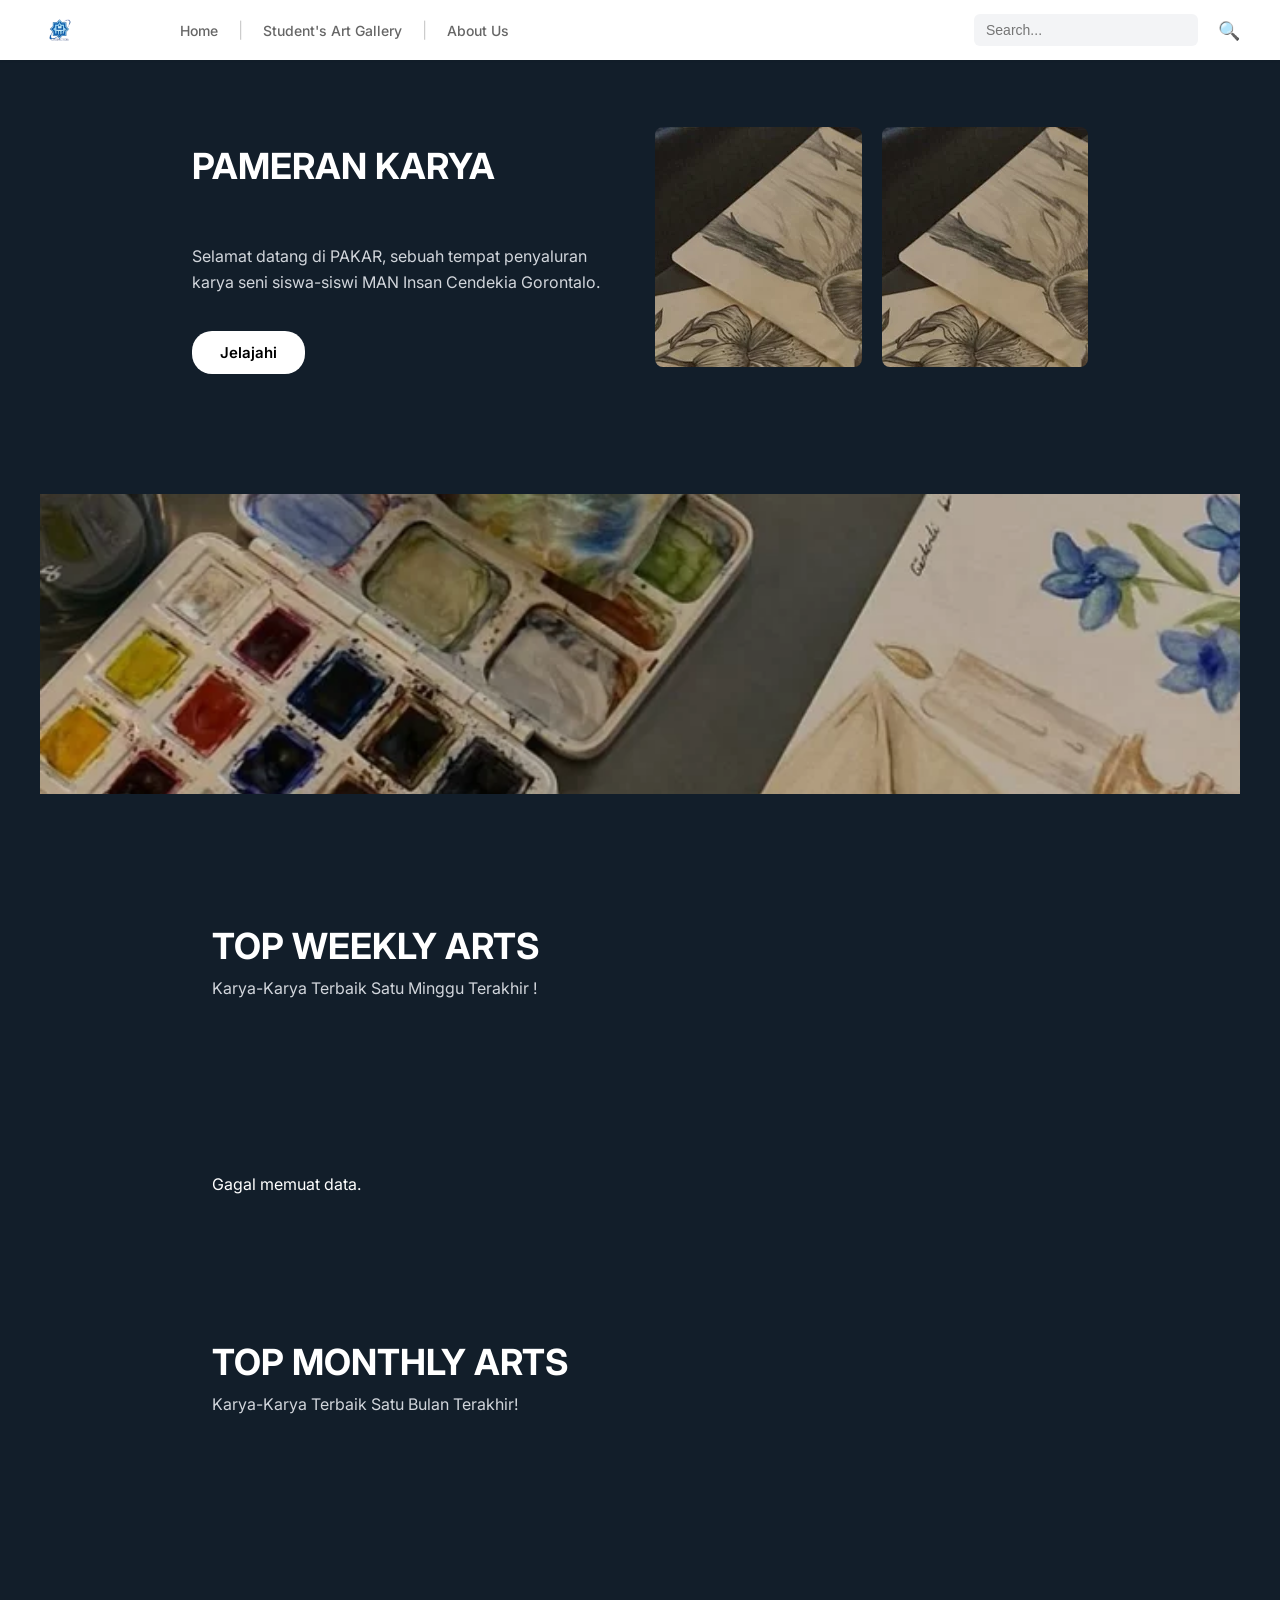
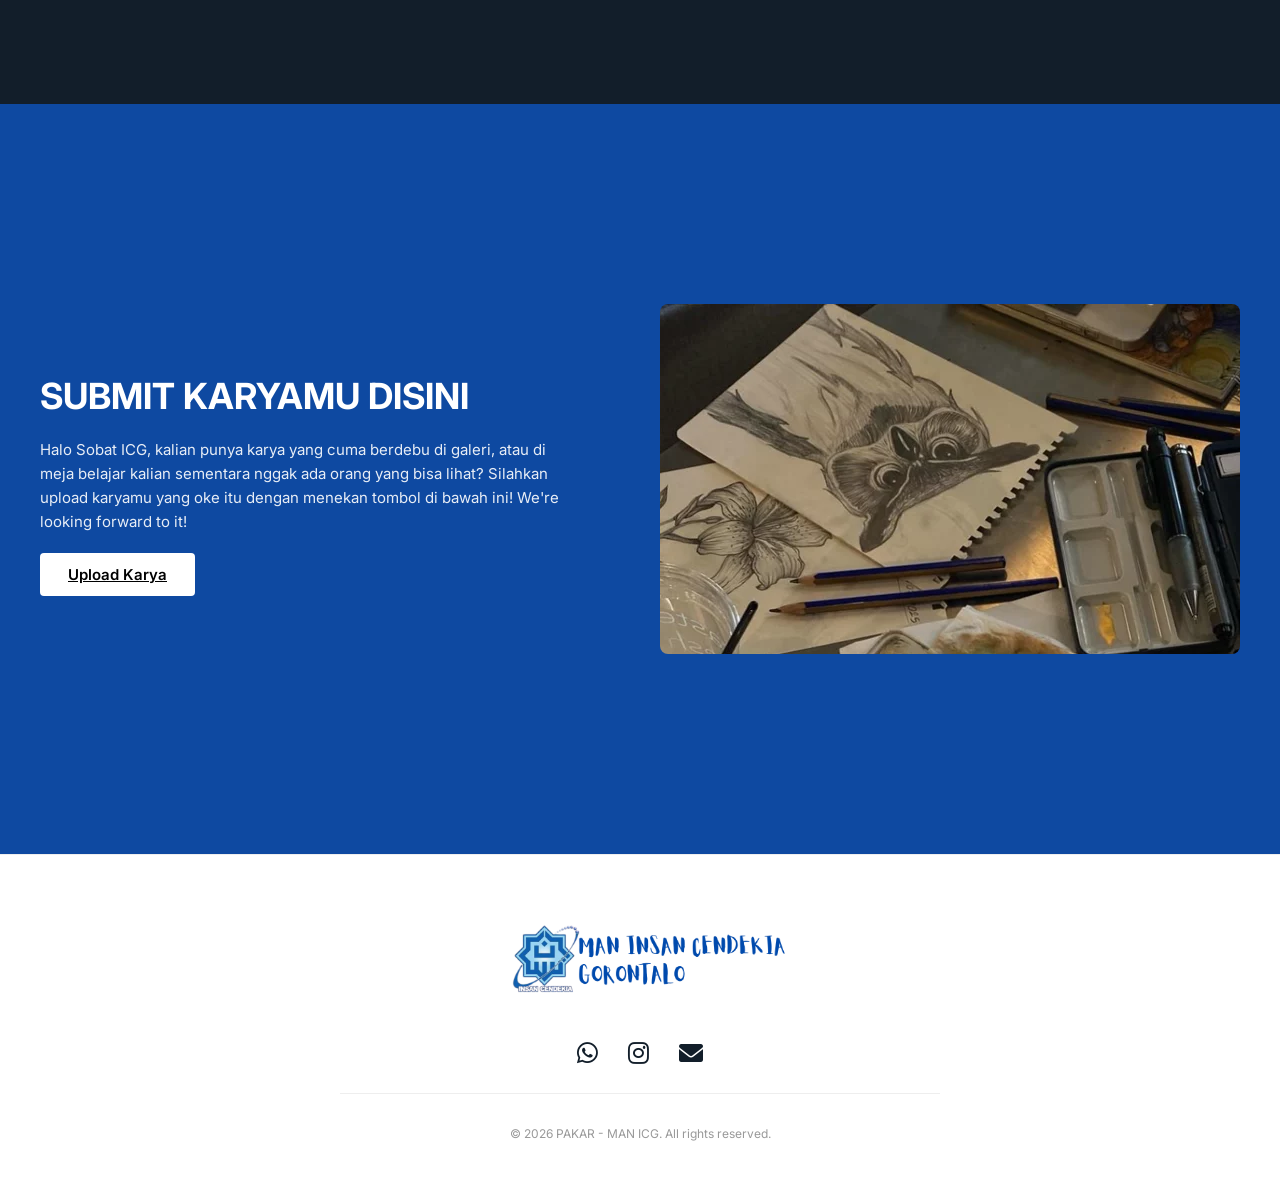
==== index.html @ 0e0a3919 "final update: struktur rapi dan navigasi fix" ====
<!DOCTYPE html>
<html>
  <head>
    <base target="_top">
    <meta name="viewport" content="width=device-width, initial-scale=1">
    <link rel="stylesheet" href="homestyle.css">
    <link href="https://fonts.googleapis.com/css2?family=Roboto:wght@400;700&family=Inter:wght@400;500;700&display=swap" rel="stylesheet">
    <link rel="stylesheet" href="https://cdnjs.cloudflare.com/ajax/libs/font-awesome/6.0.0/css/all.min.css">
  </head>
  <body>

    <div class="header">
      <div class="header-left">
        <div class="logo"></div> 
        <a href="index.html" class="nav-link">Home</a>
        <span style="color: #ccc;">|</span>
        <a href="gallery.html" class="nav-link">Student's Art Gallery</a>
         <span style="color: #ccc;">|</span>
        <a href="aboutus.html" class="nav-link">About Us</a> 
      </div>
      <div class="header-right">
        <input type="text" placeholder="Search..." class="search-bar">
        <span class="icon">🔍</span>
      </div>
    </div>

    <div class="dark-section">
      <div class="pameran-wrapper">
        <div class="pameran-text-col">
          <h1 class="main-title">Pameran Karya</h1>
          <p class="pameran-body">Selamat datang di PAKAR, sebuah tempat penyaluran karya seni siswa-siswi MAN Insan Cendekia Gorontalo.</p>
              <a href="gallery.html" class="btn-jelajahi btn-bounce">Jelajahi</a>
        
        </div>
        <div class="pameran-images-col">
          <div class="img-place-1"></div> <div class="img-place-2"></div> </div>
      </div>
    </div>

    <div style="background-color: var(--pakar-dark); padding: 0 40px; padding-bottom: 40px;">
        <div class="paint-img-wrapper">
            <div class="img-place-paint"></div> </div>
    </div>


<section> <class="top-section">
    <div class="dark-section">
    <h1 class="main-title top-title-text">TOP WEEKLY ARTS</h1>
    <p class="sub-title top-title-text">Karya-Karya Terbaik Satu Minggu Terakhir !</p>
    
    <div id="weekly-container" class="top-list-wrapper"></div>
<div>
  <h1 class="main-title top-title-text">TOP MONTHLY ARTS</h1>
    <p class="sub-title top-title-text">Karya-Karya Terbaik Satu Bulan Terakhir!</p>
    
    <div id="monthly-container" class="top-list-wrapper">
        </div>

</section>

    <div class="dark-section submit-section">
      <div class="submit-text-col">
        <h1 class="main-title" style="margin-top: 0;">Submit Karyamu Disini</h1>
        <p class="submit-body">Halo Sobat ICG, kalian punya karya yang cuma berdebu di galeri, atau di meja belajar kalian sementara nggak ada orang yang bisa lihat? Silahkan upload karyamu yang oke itu dengan menekan tombol di bawah ini! We're looking forward to it!</p>
    <div class="upload-section">
    <a href="https://forms.gle/8qZVByoJcTYzKYUc6" target="_blank" class="btn-upload">Upload Karya</a>
</div>
      </div>
      <div class="submit-image-col">
        <div class="img-place-submit"></div> </div>
    </div>

    <footer class="footer-section">
    <div class="footer-container">
        <div class="footer-logo">
            <img src="tes/logoic2.png" alt="Logo Pakar">
        </div>

        <div class="footer-contact-icons">
            <a href="https://wa.me/6281342963905" target="_blank" class="icon-link btn-bounce" title="WhatsApp">
                <i class="fab fa-whatsapp"></i>
            </a>
            <a href="https://instagram.com/_aaether" target="_blank" class="icon-link btn-bounce" title="Instagram">
                <i class="fab fa-instagram"></i>
            </a>
            <a href="mailto:almirandyaa7@gmail.com" class="icon-link btn-bounce" title="Email">
                <i class="fas fa-envelope"></i>
            </a>
        </div>
        
        <div class="footer-copyright">
            <p>&copy; 2026 PAKAR - MAN ICG. All rights reserved.</p>
        </div>
    </div>
</footer>
<script src="home.js"></script>
  </body>
</html>
---- homestyle.css ----
:root {
        --pakar-dark: #121E2A; /* Dark blue/black background */
        --pakar-blue: #0E49A1; /* Vivid blue for the submit section */
        --text-color-light: #FFFFFF;
        --text-color-muted: #D1D5DB; /* Muted gray for body text on dark BG */
        --divider-color: rgba(255, 255, 255, 0.1); /* Subtle divider */
      }

     body {
    margin: 0;
    font-family: 'Inter', 'Roboto', sans-serif;
    background-color: var(--pakar-dark); /* Menggunakan variabel asli kamu */
    color: var(--text-color-light);
}

      
      /* == HEADER / NAVBAR == */
      .header {
        display: flex;
        justify-content: space-between;
        align-items: center;
        background-color: white;
        padding: 10px 40px;
        box-shadow: 0 1px 3px rgba(0,0,0,0.05);
        position: sticky;
        top: 0;
        z-index: 1000;
      }

      .header-left { display: flex; align-items: center; gap: 20px; } 
      .logo {
        width: 120px; /* Wajib diisi */
        height: 40px; /* Wajib diisi */
        background-image: url('tes/logoic1.png');
        background-size: contain; /* Biar gambar masuk semua ke kotak */
        background-repeat: no-repeat;
        background-position: left center;
        display: block;
        text-indent: -9999px; /* Buang teks "LOGO" kalau masih ada di HTML */
}
      
      .nav-link { color: #666; text-decoration: none; font-size: 14px; font-weight: 500; }
      .nav-link:hover { color: black; }

      .header-right { display: flex; align-items: center; gap: 20px; }
      .search-bar { background: #F3F4F6; border: none; padding: 8px 12px; border-radius: 6px; font-size: 14px; width: 200px; }
      .icon { color: #666; font-size: 18px; cursor: pointer; }

      /* == COMMON DARK SECTION STYLING == */
  .dark-section {
    background-color: var(--pakar-dark);
    color: var(--text-color-light);
    
    /* Padding: Atas-Bawah 100px, Kiri-Kanan 15% dari lebar layar */
    padding: 60px 15%; 
    
    /* Supaya konten tetap konsisten di tengah */
    display: flex;
    flex-direction: column;
    align-items: flex-start; /* Tetap rata kiri, tapi sudah berjarak dari ujung */
}

/* Supaya judulnya makin tegas jaraknya */
.main-title {
    margin-left: 0; /* Pastikan tidak ada margin negatif */
    color: #0E49A1;
    font-size: 100px;
    font-weight: 800;
}

.top-list-wrapper {
    width: 80%;
    max-width: 85%; /* Membatasi lebar list agar tidak melar banget */
    margin-top: 100px;  /* Jarak antara subtitle dan list karya */
    text-align: left;
    align-items: flex-start;  
}

      .main-title { 
        font-size: 36px; font-weight: 700; text-transform: uppercase; margin-bottom: 20px; color: var(--text-color-light); }
      .sub-title { color: var(--text-color-muted); font-size: 16px; font-weight: 400; margin-top: -10px; margin-bottom: 30px; }

      /* == 1. PAMERAN KARYA (HERO) SECTION == */
      .pameran-wrapper {
        display: grid;
        grid-template-columns: 1fr 1fr;
        gap: 30px;
        align-items: center;
      }

      .pameran-text-col { display: flex; flex-direction: column; gap: 20px; }
      .pameran-body { color: var(--text-color-muted); line-height: 1.6; max-width: 450px; }
      
      .btn-jelajahi {
        background: white; color: black; border: none; padding: 12px 28px;
        border-radius: 20px; font-weight: 600; cursor: pointer;
        width: fit-content; text-decoration: none; font-size: 15px;
        /* Efek Hover (Saat kursor di atas tombol) */
.btn-bounce {
    display: inline-block !important; /* Wajib ada biar bisa gerak */
    transition: transform 0.5s cubic-bezier(0.175, 0.885, 0.32, 1.275) !important;
    cursor: pointer;
}

.btn-bounce:hover {
    transform: scale(1.08) !important; /* Sedikit lebih besar biar kelihatan */
}

.btn-bounce:active {
    transform: scale(0.9) !important; /* Efek membal saat diklik */
}
      }

     .pameran-images-col { 
    display: flex; 
    flex-direction: row; /* Ganti dari column ke row */
    gap: 20px; 
    width: 100%;
}
      .img-place-1 { 
        height: 240px; 
        width: 100%; 
        background: #ccc; 
        border-radius: 8px; 
        background-image: url('tes/download.webp');
        }
      .img-place-2 { 
        height: 240px; 
        width: 100%; 
        background: #aaa; 
        border-radius: 8px; 
        background-image: url('tes/download.webp');
    }

      /* Paint Bucket (Foreground Image) */
      .paint-img-wrapper {
        margin-top: 60px;
        max-width: 100%;
        position: relative;
      }
      .img-place-paint {
        height: 300px;
        width: 100%;
        background: #bbb url('tes/download.webp') no-repeat center;
        background-size: cover;
        background-attachment: fixed; 
        position: relative;
      }

      /* == 2. TOP ARTS SECTIONS == */
      .art-list { display: flex; flex-direction: column; }
      
      .art-item {
        display: grid;
        grid-template-columns: 2fr 1fr;
        padding: 20px 0;
        border-bottom: 1px solid var(--divider-color);
        align-items: center;
      }
      
      .art-title { font-weight: 600; font-size: 16px; margin-bottom: 4px; }
      .art-author { color: var(--text-color-muted); font-size: 14px; }
      .art-class { font-weight: 600; font-size: 16px; text-align: right; }

      .top-list-wrapper {
    margin-top: 30px;
    display: flex;
    flex-direction: column;
    gap: 40px;
    padding: 100px 40px;
}

.top-item-row {
    display: flex;
    align-items: center;
    justify-content: space-between;
    width: 100%;

}

.item-left {
    min-width: 200px;
}

.item-title {
    font-size: 1.2rem;
    font-weight: bold;
    color: white;
    margin: 0;
}

.item-author {
    font-size: 0.9rem;
    color: #ccc;
    margin: 5px 0 0 0;
}

/* Garis putus-putus tengah */
.item-divider {
    flex-grow: 1;
    height: 1px;
    border-bottom: 1px solid rgba(255, 255, 255, 0.2);
    margin: 0 20px;
}

.item-right {
    display: flex;
    align-items: center;
    gap: 20px;
    text-align: right;
}

.item-class {
    font-weight: bold;
    color: white;
    white-space: nowrap;
}

/* Tombol Lihat Karya */
.btn-lihat-karya {
    background: #ffffff;
    color: #000;
    padding: 6px 15px;
    border-radius: 20px;
    text-decoration: none;
    font-size: 0.8rem;
    font-weight: bold;
    transition: 0.3s;
}

.btn-lihat-karya:hover {
    background: #ccc;
    transform: scale(1.05);
}

      /* == 3. SUBMIT SECTION == */
      .submit-section {
    background-color: var(--pakar-blue);
    /* Sama, besarkan angka pertamanya */
    padding: 200px 40px; 
    display: grid; 
    grid-template-columns: 1fr 1fr; 
    gap: 40px; 
    align-items: center;
}

      .submit-text-col { padding-right: 40px; }
      .submit-body { color: rgba(255, 255, 255, 0.9); line-height: 1.6; margin-bottom: 30px; font-size: 15px; }

      .btn-upload {
        background: white; color: black; border: none; padding: 12px 28px;
        border-radius: 4px; font-weight: 600; cursor: pointer;
        font-size: 15px;
      }

      .img-place-submit { 
        height: 350px; 
        width: 100%; 
        background: #ddd; 
        border-radius: 8px; 
        background-image: url('tes/download.webp');
    }

      /* == FLOATERS (AI/Chat) == */
      .ai-floater {
        position: fixed;
        bottom: 20px; right: 20px;
        display: flex; flex-direction: column; gap: 10px;
        z-index: 100;
      }
      .ai-icon, .chat-icon {
        width: 44px; height: 44px; border-radius: 50%; display: flex; justify-content: center; align-items: center; cursor: pointer; color: white;
      }
      .ai-icon { background: linear-gradient(135deg, #ff007f 0%, #ffbf00 100%); font-weight: 700; font-size: 18px; }
      .chat-icon { background: #8e44ad; font-size: 20px; }

      /* Fungsi baru khusus untuk judul TOP ARTS */
.top-title-text {
    padding-left: 20px !important; /* Jarak dari kiri monitor */
    text-align: left; /* Tetap rata kiri tapi berjarak */
    display: block;
    width: 100%;
}

/* Supaya list karya di bawahnya juga ikut geser 40px agar sejajar */
.top-list-wrapper {
    padding-left: 20px;
    padding-right: 20px;
}

/* --- TAMBAHAN BARU --- */

/* 1. Dropdown Logic */
.dropdown { position: relative; display: inline-block; }

.dropdown-menu {
    display: none; 
    position: absolute;
    right: 0; top: 100%;
    background-color: #121E2A; 
    min-width: 180px;
    box-shadow: 0px 8px 16px rgba(0,0,0,0.5);
    z-index: 100;
    border-radius: 8px;
    margin-top: 10px;
    border: 1px solid rgba(255,255,255,0.1);
}

.dropdown-menu a {
    color: white; padding: 12px 16px;
    text-decoration: none; display: block;
    font-size: 14px; transition: 0.2s;
}

.dropdown-menu a:hover { background-color: #0E49A1; }

.show { display: block !important; }



/* --- FOOTER SECTION (TAMBAHAN) --- */
.footer-section {
    background-color: #ffffff; 
    padding: 60px 0 40px 0; /* Jarak atas lebih luas biar lega */
    width: 100%;
    border-top: 1px solid #eeeeee;
    display: flex;
    justify-content: center; /* Memastikan container di tengah */
}

.footer-container {
    width: 100%;
    max-width: 600px; /* Batasi lebar agar konten tidak melar */
    display: flex;
    flex-direction: column;
    align-items: center; 
    text-align: center;
}

.footer-logo img {
    height: 100px; /* Ukuran logo rectangle kecil */
    width: auto;
    margin-bottom: 20px;
}

.footer-contact-icons {
    display: flex;
    gap: 30px; /* Jarak antar ikon medsos */
    margin-bottom: 25px;
}

.icon-link {
    font-size: 24px;
    color: #121E2A; /* Warna gelap */
    text-decoration: none;
    transition: all 0.3s ease;
}

/* Warna ikon saat di-hover */
.icon-link:hover { transform: translateY(-5px); }
.fa-whatsapp:hover { color: #25D366; }
.fa-instagram:hover { color: #E4405F; }
.fa-envelope:hover { color: #EA4335; }

.footer-copyright {
    font-size: 12px;
    color: #999;
    border-top: 1px solid #eee;
    padding-top: 20px;
    width: 100%;
}
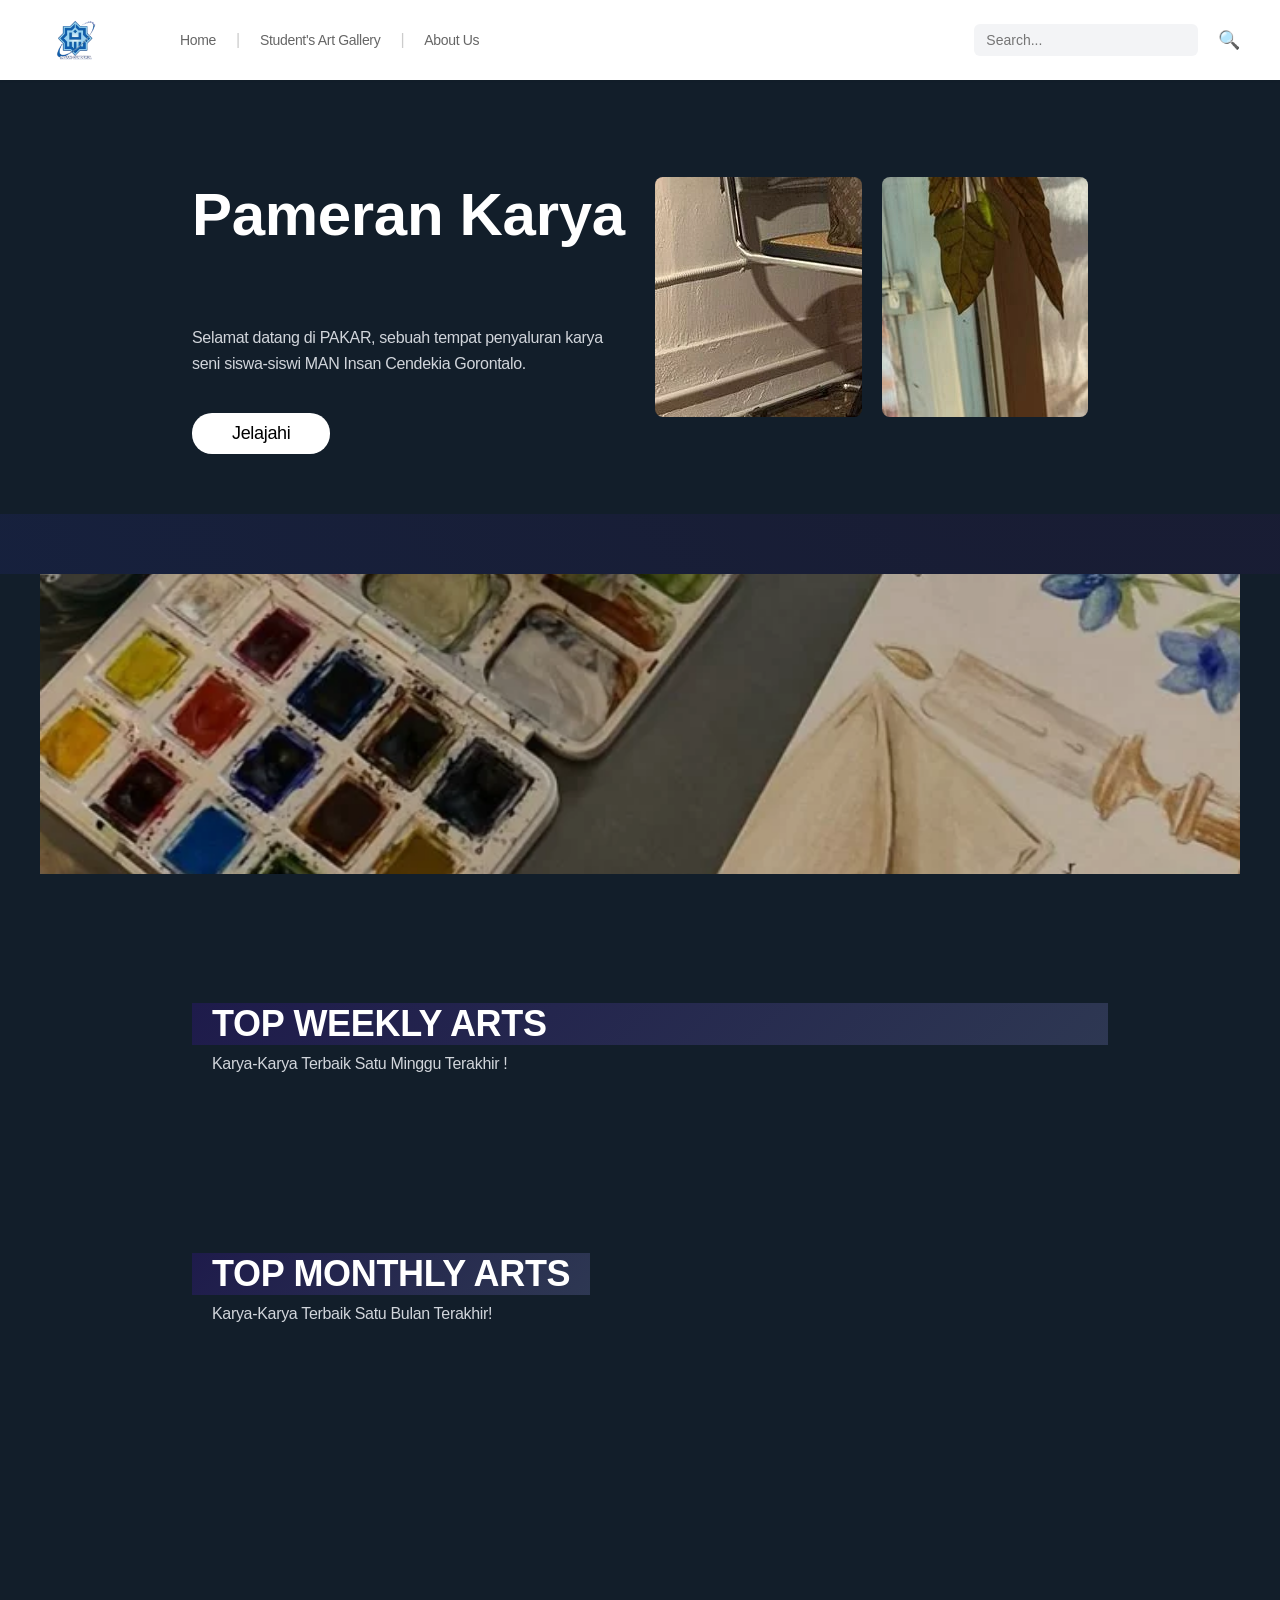
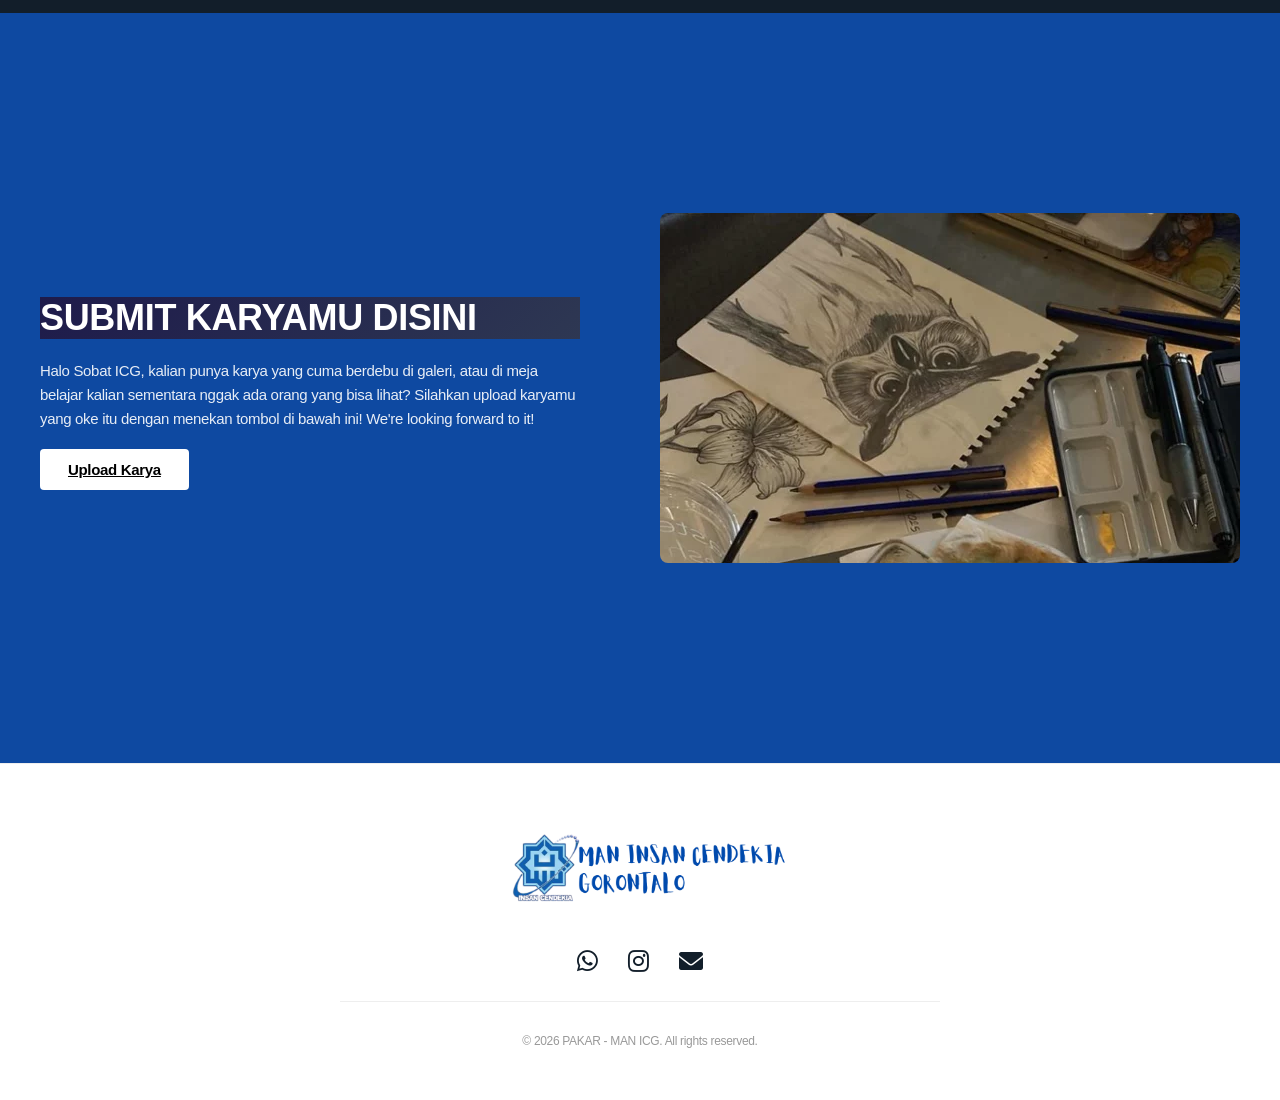
==== commit 43e05605: "ganti font dkk" ====
--- a/index.html
+++ b/index.html
@@ -27,7 +27,7 @@
     <div class="dark-section">
       <div class="pameran-wrapper">
         <div class="pameran-text-col">
-          <h1 class="main-title">Pameran Karya</h1>
+          <h1 class="judul">Pameran Karya</h1>
           <p class="pameran-body">Selamat datang di PAKAR, sebuah tempat penyaluran karya seni siswa-siswi MAN Insan Cendekia Gorontalo.</p>
               <a href="gallery.html" class="btn-jelajahi btn-bounce">Jelajahi</a>
         
--- a/homestyle.css
+++ b/homestyle.css
@@ -5,32 +5,52 @@
         --text-color-muted: #D1D5DB; /* Muted gray for body text on dark BG */
         --divider-color: rgba(255, 255, 255, 0.1); /* Subtle divider */
       }
+ 
+ @import url('https://fonts.googleapis.com/css2?family=Plus+Jakarta+Sans:wght@300;400;600;800&display=swap');
+
+
 
      body {
     margin: 0;
-    font-family: 'Inter', 'Roboto', sans-serif;
-    background-color: var(--pakar-dark); /* Menggunakan variabel asli kamu */
-    color: var(--text-color-light);
+    font-family: 'Plus Jakarta Sans', sans-serif !important;
+    letter-spacing: -0.02em; /* Biar teksnya kelihatan lebih 'pro' */
+    background: radial-gradient(circle at top right, #1a1a2e, #16213e, #0f3460) !important;
+    background-attachment: fixed;
+    min-height: 100vh;
+    color: #ffffff;
 }
 
       
       /* == HEADER / NAVBAR == */
-      .header {
-        display: flex;
-        justify-content: space-between;
-        align-items: center;
-        background-color: white;
-        padding: 10px 40px;
-        box-shadow: 0 1px 3px rgba(0,0,0,0.05);
-        position: sticky;
-        top: 0;
-        z-index: 1000;
-      }
+  .header {
+    display: flex;
+    justify-content: space-between;
+    align-items: center;
+    background-color: white;
+    padding: 10px 40px;
+    box-shadow: 0 1px 3px rgba(0,0,0,0.05);
+    position: sticky;
+    top: 0;
+    z-index: 1000;
+    height: 60px; /* Samakan tinggi dengan navbar home kamu */
+}
+
+.judul {
+    font-size: 60px;
+    padding-bottom: 0px;
+    align-items: center;
+    font-family:'Lucida Sans', 'Lucida Sans Regular', 'Lucida Grande', 'Lucida Sans Unicode', Geneva, Verdana, sans-serif;
+}
+
+.pameran-body {
+        font-family:'Lucida Sans', 'Lucida Sans Regular', 'Lucida Grande', 'Lucida Sans Unicode', Geneva, Verdana, sans-serif;
+}
+
 
       .header-left { display: flex; align-items: center; gap: 20px; } 
       .logo {
         width: 120px; /* Wajib diisi */
-        height: 40px; /* Wajib diisi */
+        height: 72px; /* Wajib diisi */
         background-image: url('tes/logoic1.png');
         background-size: contain; /* Biar gambar masuk semua ke kotak */
         background-repeat: no-repeat;
@@ -39,12 +59,13 @@
         text-indent: -9999px; /* Buang teks "LOGO" kalau masih ada di HTML */
 }
       
-      .nav-link { color: #666; text-decoration: none; font-size: 14px; font-weight: 500; }
-      .nav-link:hover { color: black; }
-
-      .header-right { display: flex; align-items: center; gap: 20px; }
-      .search-bar { background: #F3F4F6; border: none; padding: 8px 12px; border-radius: 6px; font-size: 14px; width: 200px; }
-      .icon { color: #666; font-size: 18px; cursor: pointer; }
+    .nav-link { color: #666; text-decoration: none; font-size: 14px; font-weight: 500; }
+.nav-link.active { color: black; font-weight: 700; }
+
+.header-right { display: flex; align-items: center; gap: 20px; }
+.search-bar { background: #F3F4F6; border: none; padding: 8px 12px; border-radius: 6px; font-size: 14px; width: 200px; }
+.icon { color: #666; font-size: 18px; cursor: pointer; }
+
 
       /* == COMMON DARK SECTION STYLING == */
   .dark-section {
@@ -77,8 +98,24 @@
 }
 
       .main-title { 
-        font-size: 36px; font-weight: 700; text-transform: uppercase; margin-bottom: 20px; color: var(--text-color-light); }
-      .sub-title { color: var(--text-color-muted); font-size: 16px; font-weight: 400; margin-top: -10px; margin-bottom: 30px; }
+        font-size: 36px;     
+        background: linear-gradient(-45deg, #0f172a, #1e293b, #334155, #1e1b4b);
+        background-size: 400% 400%;
+        animation: gradientBG 15s ease infinite; 
+        font-weight: 700; 
+        text-transform: uppercase; 
+        margin-bottom: 20px; 
+        color: var(--text-color-light); 
+        font-family: 'Lucida Sans', 'Lucida Sans Regular', 'Lucida Grande', 'Lucida Sans Unicode', Geneva, Verdana, sans-serif;
+    }
+      .sub-title { 
+        color: var(--text-color-muted); 
+        font-size: 16px; 
+        font-weight: 400; 
+        margin-top: -10px; 
+        margin-bottom: 30px;
+        font-family: 'Lucida Sans', 'Lucida Sans Regular', 'Lucida Grande', 'Lucida Sans Unicode', Geneva, Verdana, sans-serif;
+     }
 
       /* == 1. PAMERAN KARYA (HERO) SECTION == */
       .pameran-wrapper {
@@ -92,9 +129,9 @@
       .pameran-body { color: var(--text-color-muted); line-height: 1.6; max-width: 450px; }
       
       .btn-jelajahi {
-        background: white; color: black; border: none; padding: 12px 28px;
-        border-radius: 20px; font-weight: 600; cursor: pointer;
-        width: fit-content; text-decoration: none; font-size: 15px;
+        background: white; color: black; border: none; padding: 10px 40px;
+        border-radius: 20px;  cursor: pointer; 
+        width: fit-content; text-decoration: none; font-size: 18px;
         /* Efek Hover (Saat kursor di atas tombol) */
 .btn-bounce {
     display: inline-block !important; /* Wajib ada biar bisa gerak */
@@ -122,14 +159,14 @@
         width: 100%; 
         background: #ccc; 
         border-radius: 8px; 
-        background-image: url('tes/download.webp');
+        background-image: url('tes/image-2.webp');
         }
       .img-place-2 { 
         height: 240px; 
         width: 100%; 
         background: #aaa; 
         border-radius: 8px; 
-        background-image: url('tes/download.webp');
+        background-image: url('tes/image-3.jpg');
     }
 
       /* Paint Bucket (Foreground Image) */
@@ -369,3 +406,113 @@
     padding-top: 20px;
     width: 100%;
 }
+
+/* Container Utama */
+/* Container Utama Rank */
+#weekly-container {
+    display: flex !important;
+    flex-direction: column !important;
+    gap: 20px !important;
+    width: 100% !important; /* Biar memenuhi layar */
+    max-width: 900px !important; /* Tapi jangan terlalu lebar juga */
+    margin: 40px auto !important; /* Tengahin */
+    padding: 20px !important;
+    box-sizing: border-box !important;
+}
+.karya-card {
+    display: flex !important;
+    justify-content: space-between !important;
+    align-items: center !important;
+    width: 100% !important;
+    padding: 25px 40px !important;
+    background: rgba(255, 255, 255, 0.05) !important; /* Transparan */
+    backdrop-filter: blur(12px) !important; /* Efek Kaca */
+    -webkit-backdrop-filter: blur(12px);
+    border: 1px solid rgba(255, 255, 255, 0.1) !important;
+    border-radius: 20px !important;
+    box-shadow: 0 10px 30px rgba(0, 0, 0, 0.2) !important;
+    transition: all 0.3s ease !important;
+    box-sizing: border-box !important;
+}
+
+.karya-card:hover {
+    transform: translateY(-5px) scale(1.01);
+    background: rgba(255, 255, 255, 0.1) !important;
+    border-color: rgba(255, 255, 255, 0.3) !important;
+}
+
+.karya-badge {
+    display: flex;
+    align-items: center;
+    gap: 25px; /* Jarak antara teks kelas dan tombol */
+    margin: 20px 20px; /* Tambahan jarak ekstra jika masih kurang */
+    padding-left: 20px;
+}
+
+
+
+/* Membagi info (kiri) dan badge (kanan) */
+.karya-content {
+    display: flex !important;
+    justify-content: space-between !important;
+    align-items: center !important;
+    width: 100% !important;
+    color: rgba(255, 255, 255, 0.5) !important; /* Samar */
+    ;
+}
+
+/* Judul Bold & Nama Samar */
+.karya-judul {
+    font-weight: bold !important;
+    font-size: 1.2rem !important;
+    padding-left: 0px;
+    color: white !important;
+    margin: 0 !important;
+}
+
+.karya-nama {
+    font-size: 0.85rem !important;
+    padding-left: 40px;
+    color: rgba(255, 255, 255, 0.5) !important; /* Samar */
+    margin-top: 5px !important;
+}
+
+/* Sembunyikan link drive mentah agar tidak merusak layout */
+.karya-info a {
+    display: none; 
+}
+
+/* Gaya Tombol Lihat Karya */
+.btn-lihat {
+    background: white !important;
+    color: black !important;
+    padding: 15px 15px !important;
+    border-radius: 20px !important;
+    text-decoration: none !important;
+    font-weight: bold !important;
+    font-size: 0.8rem !important;
+}
+
+.empty-msg {
+    text-align: center;
+    color: rgba(255, 255, 255, 0.4);
+    font-style: italic;
+    padding: 20px 20px;
+    border: 1px dashed rgba(255, 255, 255, 0.2);
+    border-radius: 10px;
+}
+
+.karya-card, .art-card {
+    background: rgba(255, 255, 255, 0.03) !important; /* Transparan dikit banget */
+    backdrop-filter: blur(10px) !important; /* Efek blur kaca */
+    -webkit-backdrop-filter: blur(10px);
+    border: 1px solid rgba(255, 255, 255, 0.1) !important;
+    box-shadow: 0 8px 32px 0 rgba(0, 0, 0, 0.37) !important;
+    transition: all 0.4s cubic-bezier(0.175, 0.885, 0.32, 1.275) !important;
+}
+
+.karya-card:hover {
+    background: rgba(255, 255, 255, 0.07) !important;
+    transform: translateY(-8px) scale(1.02); /* Efek melayang halus */
+    border-color: rgba(255, 255, 255, 0.2) !important;
+}
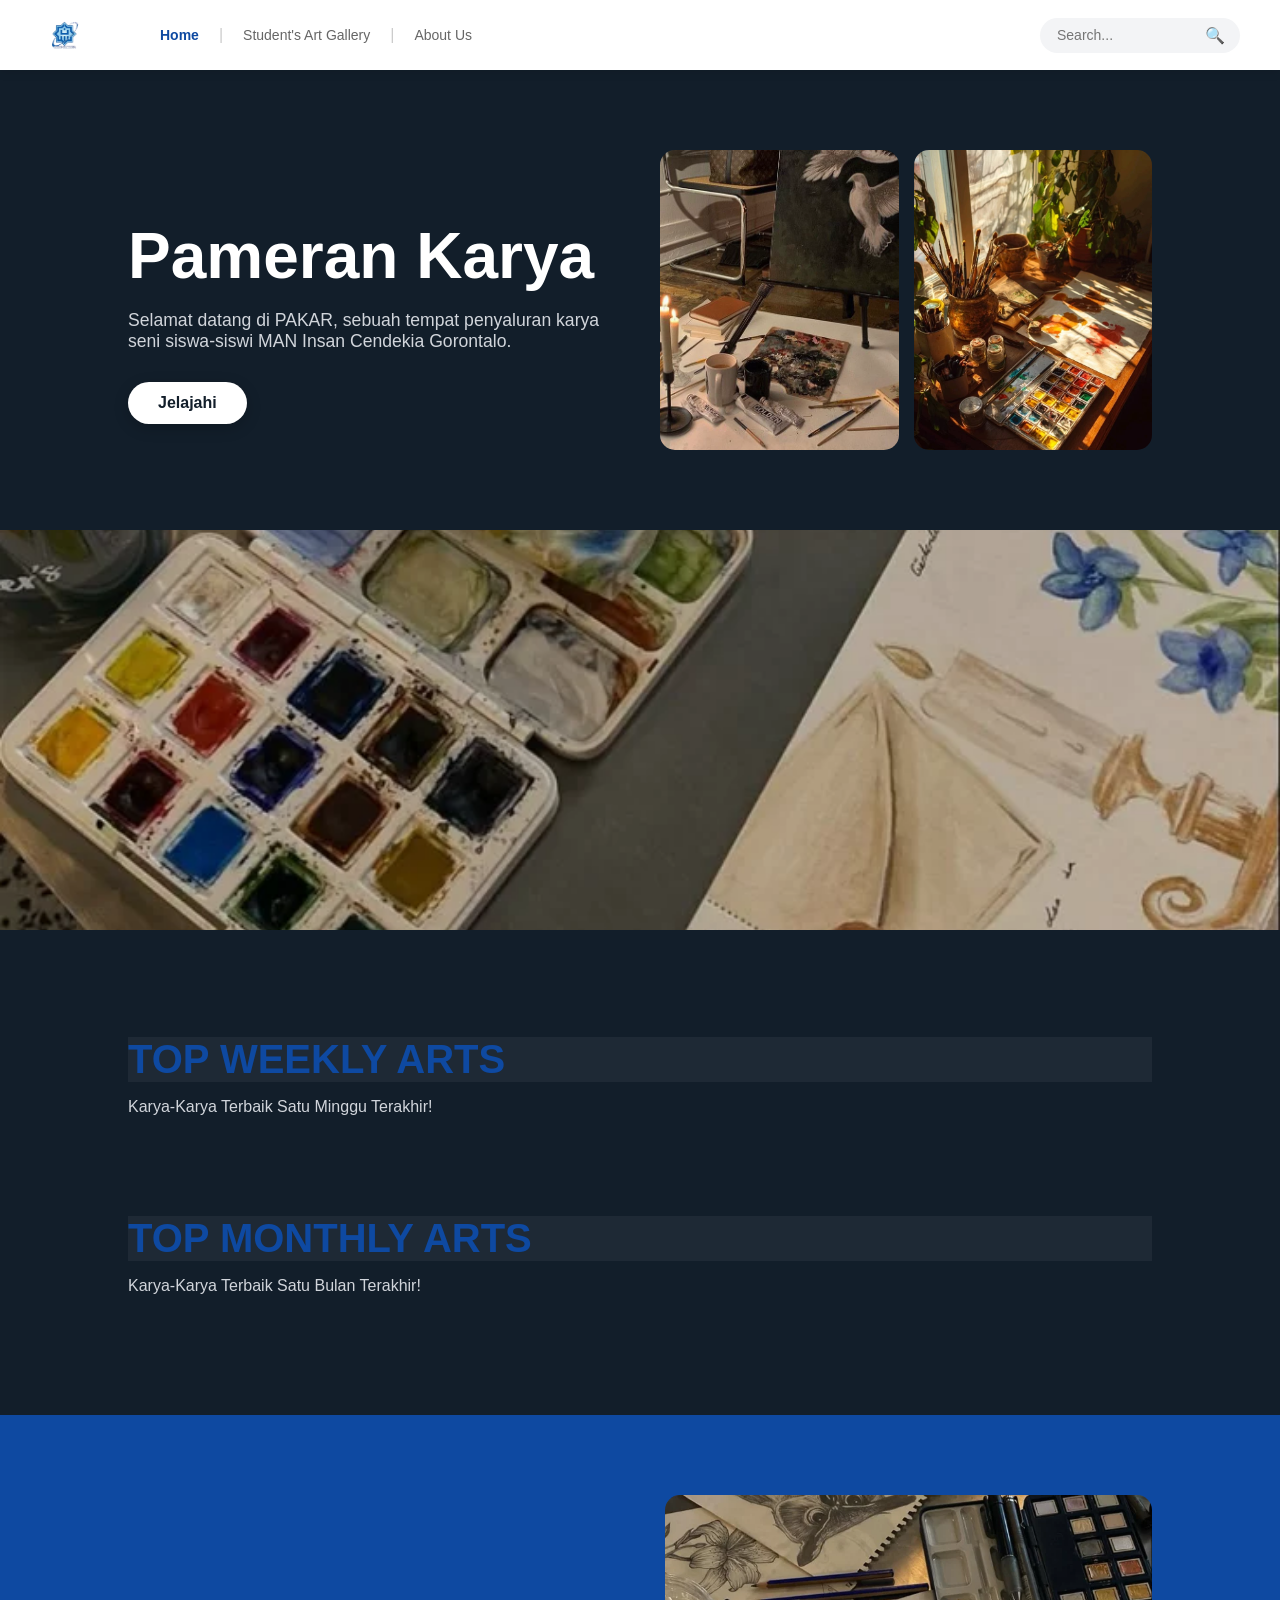
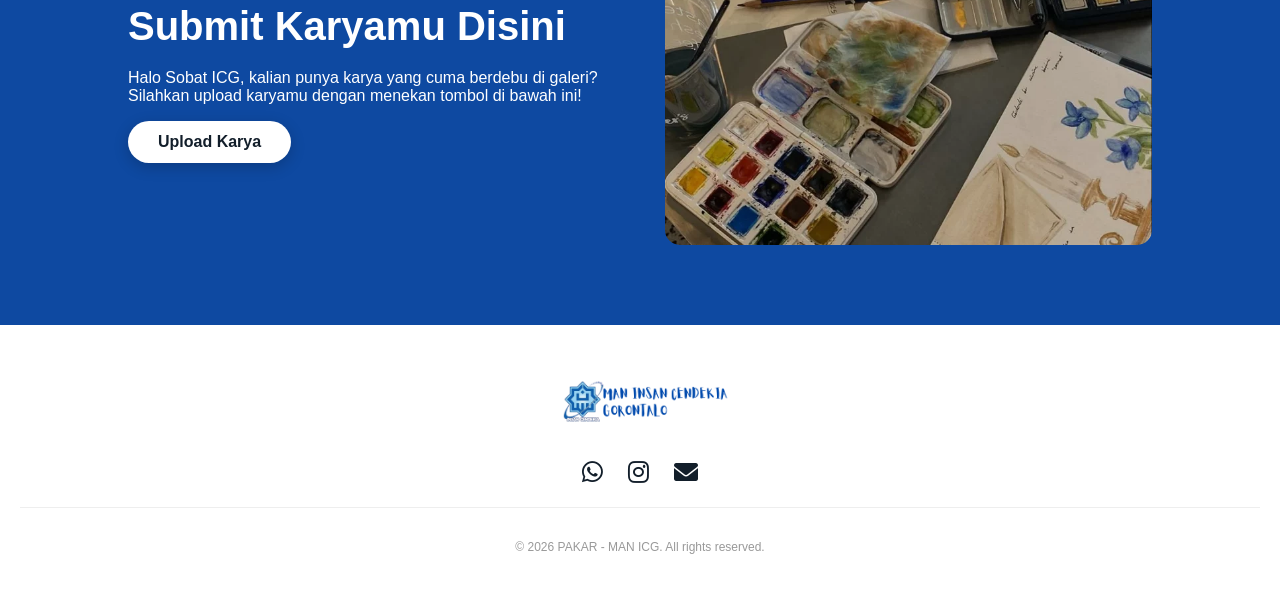
==== commit 1a49c584: "fleksibelkan di device hp" ====
--- a/index.html
+++ b/index.html
@@ -1,98 +1,89 @@
 <!DOCTYPE html>
-<html>
-  <head>
-    <base target="_top">
-    <meta name="viewport" content="width=device-width, initial-scale=1">
+<html lang="id">
+<head>
+    <meta charset="UTF-8">
+    <meta name="viewport" content="width=device-width, initial-scale=1.0">
+    <title>Home | PAKAR</title>
+    <link href="https://fonts.googleapis.com/css2?family=Plus+Jakarta+Sans:wght@300;400;600;800&display=swap" rel="stylesheet">
+    <link rel="stylesheet" href="https://cdnjs.cloudflare.com/ajax/libs/font-awesome/6.0.0/css/all.min.css">
     <link rel="stylesheet" href="homestyle.css">
-    <link href="https://fonts.googleapis.com/css2?family=Roboto:wght@400;700&family=Inter:wght@400;500;700&display=swap" rel="stylesheet">
-    <link rel="stylesheet" href="https://cdnjs.cloudflare.com/ajax/libs/font-awesome/6.0.0/css/all.min.css">
-  </head>
-  <body>
+</head>
+<body>
 
     <div class="header">
-      <div class="header-left">
-        <div class="logo"></div> 
-        <a href="index.html" class="nav-link">Home</a>
-        <span style="color: #ccc;">|</span>
-        <a href="gallery.html" class="nav-link">Student's Art Gallery</a>
-         <span style="color: #ccc;">|</span>
-        <a href="aboutus.html" class="nav-link">About Us</a> 
-      </div>
-      <div class="header-right">
-        <input type="text" placeholder="Search..." class="search-bar">
-        <span class="icon">🔍</span>
-      </div>
+        <div class="header-left">
+            <div class="logo"></div> 
+            <a href="index.html" class="nav-link active">Home</a>
+            <span class="divider">|</span>
+            <a href="gallery.html" class="nav-link">Student's Art Gallery</a>
+            <span class="divider">|</span>
+            <a href="aboutus.html" class="nav-link">About Us</a> 
+        </div>
+        <div class="header-right">
+            <div class="search-wrapper">
+                <input type="text" id="searchInput" placeholder="Search..." class="search-bar" oninput="searchArt()">
+                <span class="icon">🔍</span>
+            </div>
+        </div>
     </div>
 
-    <div class="dark-section">
-      <div class="pameran-wrapper">
-        <div class="pameran-text-col">
-          <h1 class="judul">Pameran Karya</h1>
-          <p class="pameran-body">Selamat datang di PAKAR, sebuah tempat penyaluran karya seni siswa-siswi MAN Insan Cendekia Gorontalo.</p>
-              <a href="gallery.html" class="btn-jelajahi btn-bounce">Jelajahi</a>
-        
+    <div class="dark-section hero">
+        <div class="pameran-wrapper">
+            <div class="pameran-text-col">
+                <h1 class="judul">Pameran Karya</h1>
+                <p class="pameran-body">Selamat datang di PAKAR, sebuah tempat penyaluran karya seni siswa-siswi MAN Insan Cendekia Gorontalo.</p>
+                <a href="gallery.html" class="btn-jelajahi btn-bounce">Jelajahi</a>
+            </div>
+            <div class="pameran-images-col">
+                <div class="img-place-1"></div> 
+                <div class="img-place-2"></div> 
+            </div>
         </div>
-        <div class="pameran-images-col">
-          <div class="img-place-1"></div> <div class="img-place-2"></div> </div>
-      </div>
     </div>
 
-    <div style="background-color: var(--pakar-dark); padding: 0 40px; padding-bottom: 40px;">
-        <div class="paint-img-wrapper">
-            <div class="img-place-paint"></div> </div>
+    <div class="paint-section">
+        <div class="img-place-paint"></div>
     </div>
 
+    <div class="dark-section rankings">
+        <h1 class="main-title top-title-text">TOP WEEKLY ARTS</h1>
+        <p class="sub-title top-title-text">Karya-Karya Terbaik Satu Minggu Terakhir!</p>
+        <div id="weekly-container" class="top-list-wrapper">
+            </div>
 
-<section> <class="top-section">
-    <div class="dark-section">
-    <h1 class="main-title top-title-text">TOP WEEKLY ARTS</h1>
-    <p class="sub-title top-title-text">Karya-Karya Terbaik Satu Minggu Terakhir !</p>
-    
-    <div id="weekly-container" class="top-list-wrapper"></div>
-<div>
-  <h1 class="main-title top-title-text">TOP MONTHLY ARTS</h1>
-    <p class="sub-title top-title-text">Karya-Karya Terbaik Satu Bulan Terakhir!</p>
-    
-    <div id="monthly-container" class="top-list-wrapper">
+        <h1 class="main-title top-title-text" style="margin-top: 60px;">TOP MONTHLY ARTS</h1>
+        <p class="sub-title top-title-text">Karya-Karya Terbaik Satu Bulan Terakhir!</p>
+        <div id="monthly-container" class="top-list-wrapper">
+            </div>
+    </div>
+
+    <div class="submit-section">
+        <div class="submit-text-col">
+            <h1 class="main-title-white">Submit Karyamu Disini</h1>
+            <p class="submit-body">Halo Sobat ICG, kalian punya karya yang cuma berdebu di galeri? Silahkan upload karyamu dengan menekan tombol di bawah ini!</p>
+            <a href="https://forms.gle/8qZVByoJcTYzKYUc6" target="_blank" class="btn-upload btn-bounce">Upload Karya</a>
         </div>
-
-</section>
-
-    <div class="dark-section submit-section">
-      <div class="submit-text-col">
-        <h1 class="main-title" style="margin-top: 0;">Submit Karyamu Disini</h1>
-        <p class="submit-body">Halo Sobat ICG, kalian punya karya yang cuma berdebu di galeri, atau di meja belajar kalian sementara nggak ada orang yang bisa lihat? Silahkan upload karyamu yang oke itu dengan menekan tombol di bawah ini! We're looking forward to it!</p>
-    <div class="upload-section">
-    <a href="https://forms.gle/8qZVByoJcTYzKYUc6" target="_blank" class="btn-upload">Upload Karya</a>
-</div>
-      </div>
-      <div class="submit-image-col">
-        <div class="img-place-submit"></div> </div>
+        <div class="submit-image-col">
+            <div class="img-place-submit"></div>
+        </div>
     </div>
 
     <footer class="footer-section">
-    <div class="footer-container">
-        <div class="footer-logo">
-            <img src="tes/logoic2.png" alt="Logo Pakar">
+        <div class="footer-container">
+            <div class="footer-logo">
+                <img src="tes/logoic2.png" alt="Logo Pakar">
+            </div>
+            <div class="footer-contact-icons">
+                <a href="#" class="icon-link btn-bounce"><i class="fab fa-whatsapp"></i></a>
+                <a href="#" class="icon-link btn-bounce"><i class="fab fa-instagram"></i></a>
+                <a href="#" class="icon-link btn-bounce"><i class="fas fa-envelope"></i></a>
+            </div>
+            <div class="footer-copyright">
+                <p>&copy; 2026 PAKAR - MAN ICG. All rights reserved.</p>
+            </div>
         </div>
+    </footer>
 
-        <div class="footer-contact-icons">
-            <a href="https://wa.me/6281342963905" target="_blank" class="icon-link btn-bounce" title="WhatsApp">
-                <i class="fab fa-whatsapp"></i>
-            </a>
-            <a href="https://instagram.com/_aaether" target="_blank" class="icon-link btn-bounce" title="Instagram">
-                <i class="fab fa-instagram"></i>
-            </a>
-            <a href="mailto:almirandyaa7@gmail.com" class="icon-link btn-bounce" title="Email">
-                <i class="fas fa-envelope"></i>
-            </a>
-        </div>
-        
-        <div class="footer-copyright">
-            <p>&copy; 2026 PAKAR - MAN ICG. All rights reserved.</p>
-        </div>
-    </div>
-</footer>
-<script src="home.js"></script>
-  </body>
+    <script src="home.js"></script>
+</body>
 </html>
--- a/homestyle.css
+++ b/homestyle.css
@@ -1,518 +1,241 @@
- :root {
-        --pakar-dark: #121E2A; /* Dark blue/black background */
-        --pakar-blue: #0E49A1; /* Vivid blue for the submit section */
-        --text-color-light: #FFFFFF;
-        --text-color-muted: #D1D5DB; /* Muted gray for body text on dark BG */
-        --divider-color: rgba(255, 255, 255, 0.1); /* Subtle divider */
-      }
- 
- @import url('https://fonts.googleapis.com/css2?family=Plus+Jakarta+Sans:wght@300;400;600;800&display=swap');
-
-
-
-     body {
+:root {
+    --pakar-dark: #121E2A;
+    --pakar-blue: #0E49A1;
+    --text-color-light: #FFFFFF;
+    --text-color-muted: #D1D5DB;
+}
+
+* { box-sizing: border-box; }
+
+body {
     margin: 0;
-    font-family: 'Plus Jakarta Sans', sans-serif !important;
-    letter-spacing: -0.02em; /* Biar teksnya kelihatan lebih 'pro' */
-    background: radial-gradient(circle at top right, #1a1a2e, #16213e, #0f3460) !important;
-    background-attachment: fixed;
-    min-height: 100vh;
+    font-family: 'Lucida Sans', 'Lucida Sans Regular', 'Lucida Grande', 'Lucida Sans Unicode', Geneva, Verdana, sans-serif;
+    background: #121E2A;
     color: #ffffff;
-}
-
-      
-      /* == HEADER / NAVBAR == */
-  .header {
+    overflow-x: hidden;
+}
+
+/* NAVBAR SAMA DENGAN GALLERY */
+.header {
     display: flex;
     justify-content: space-between;
     align-items: center;
     background-color: white;
-    padding: 10px 40px;
-    box-shadow: 0 1px 3px rgba(0,0,0,0.05);
+    padding: 0 40px;
     position: sticky;
     top: 0;
     z-index: 1000;
-    height: 60px; /* Samakan tinggi dengan navbar home kamu */
-}
-
-.judul {
-    font-size: 60px;
-    padding-bottom: 0px;
+    height: 70px;
+    box-shadow: 0 2px 10px rgba(0,0,0,0.1);
+}
+
+.header-left { display: flex; align-items: center; gap: 15px; }
+.logo { width: 100px; height: 50px; background: url('tes/logoic1.png') no-repeat left center; background-size: contain; }
+.divider { color: #ccc; }
+
+.header-left {
+    display: flex !important;
+    align-items: center !important;
+    gap: 20px !important;
+    visibility: visible !important; /* Memastikan tidak tersembunyi */
+}
+
+.nav-link {
+    color: #666 !important;
+    text-decoration: none !important;
+    font-size: 14px !important;
+    font-weight: 500 !important;
+    display: inline-block !important;
+}
+
+/* Home Aktif di index.html */
+.nav-link.active {
+    color: #0E49A1 !important;
+    font-weight: 800 !important;
+}
+
+.search-wrapper { display: flex; align-items: center; background: #F3F4F6; padding: 8px 15px; border-radius: 20px; }
+.search-bar { border: none; background: transparent; outline: none; width: 150px; font-size: 14px; }
+
+/* HERO SECTION */
+.dark-section { padding: 80px 10%; background-color: var(--pakar-dark); }
+
+.pameran-wrapper {
+    display: grid;
+    grid-template-columns: 1fr 1fr;
+    gap: 40px;
     align-items: center;
-    font-family:'Lucida Sans', 'Lucida Sans Regular', 'Lucida Grande', 'Lucida Sans Unicode', Geneva, Verdana, sans-serif;
-}
-
-.pameran-body {
-        font-family:'Lucida Sans', 'Lucida Sans Regular', 'Lucida Grande', 'Lucida Sans Unicode', Geneva, Verdana, sans-serif;
-}
-
-
-      .header-left { display: flex; align-items: center; gap: 20px; } 
-      .logo {
-        width: 120px; /* Wajib diisi */
-        height: 72px; /* Wajib diisi */
-        background-image: url('tes/logoic1.png');
-        background-size: contain; /* Biar gambar masuk semua ke kotak */
-        background-repeat: no-repeat;
-        background-position: left center;
-        display: block;
-        text-indent: -9999px; /* Buang teks "LOGO" kalau masih ada di HTML */
-}
-      
-    .nav-link { color: #666; text-decoration: none; font-size: 14px; font-weight: 500; }
-.nav-link.active { color: black; font-weight: 700; }
-
-.header-right { display: flex; align-items: center; gap: 20px; }
-.search-bar { background: #F3F4F6; border: none; padding: 8px 12px; border-radius: 6px; font-size: 14px; width: 200px; }
-.icon { color: #666; font-size: 18px; cursor: pointer; }
-
-
-      /* == COMMON DARK SECTION STYLING == */
-  .dark-section {
-    background-color: var(--pakar-dark);
-    color: var(--text-color-light);
+}
+
+.judul { font-size: clamp(2.5rem, 5vw, 4rem); font-weight: 800; margin-bottom: 10px; }
+.pameran-body { color: var(--text-color-muted); font-size: 1.1rem; margin-bottom: 30px; }
+
+.pameran-images-col { display: flex; gap: 15px; }
+.img-place-1, .img-place-2 { 
+    height: 300px; width: 100%; border-radius: 15px; 
+    background-size: cover; background-position: center; 
+}
+.img-place-1 { background-image: url('tes/image-2.webp'); }
+.img-place-2 { background-image: url('tes/image-3.jpg'); }
+
+/* PARALLAX SECT */
+.img-place-paint {
+    height: 400px; width: 100%;
+    background: url('tes/download.webp') no-repeat center;
+    background-size: cover; background-attachment: fixed;
+}
+
+/* TOP ARTS */
+.main-title { font-size: 2.5rem; color: #0E49A1; font-weight: 800; margin-bottom: 5px; background-color: rgba(255,255,255,0.05);}
+.sub-title { color: var(--text-color-muted); margin-bottom: 40px; }
+
+.top-list-wrapper { display: flex; flex-direction: column; gap: 15px; width: 100%; }
+
+.karya-card {
+    display: flex; justify-content: space-between; align-items: center;
+    background: rgba(255,255,255,0.05); padding: 20px 30px;
+    border-radius: 15px; border: 1px solid rgba(255,255,255,0.1);
+    transition: 0.3s;
+}
+.karya-card:hover { transform: scale(1.02); background: rgba(255,255,255,0.08); }
+
+/* SUBMIT SECTION */
+.submit-section {
+    background-color: var(--pakar-blue);
+    padding: 80px 10%;
+    display: grid; grid-template-columns: 1fr 1fr; gap: 50px; align-items: center;
+}
+.main-title-white { font-size: 2.5rem; font-weight: 800; color: white; margin-bottom: 20px; }
+.btn-upload { 
+    background: white; color: var(--pakar-blue); padding: 15px 30px; 
+    border-radius: 30px; text-decoration: none; font-weight: 700; display: inline-block;
+}
+.img-place-submit { height: 350px; background: url('tes/download.webp') center/cover; border-radius: 15px; }
+
+/* FOOTER */
+.footer-section { background: white; padding: 50px 20px; text-align: center; color: #121E2A; }
+.footer-logo img { height: 60px; margin-bottom: 20px; }
+.footer-contact-icons { display: flex; justify-content: center; gap: 25px; margin-bottom: 20px; }
+.icon-link { font-size: 24px; color: #121E2A; transition: 0.3s; }
+.icon-link:hover { transform: translateY(-5px); color: var(--pakar-blue); }
+.footer-copyright { border-top: 1px solid #eee; padding-top: 20px; font-size: 12px; color: #999; }
+
+/* BOUNCE ANIMATION */
+.btn-bounce { transition: transform 0.3s cubic-bezier(0.175, 0.885, 0.32, 1.275); }
+.btn-bounce:hover { transform: scale(1.05); }
+
+/* MOBILE RESPONSIVE (PENTING) */
+@media screen and (max-width: 768px) {
+    .header { padding: 0 15px; flex-direction: column; height: auto; padding-bottom: 10px; }
+    .header-left { flex-wrap: wrap; justify-content: center; gap: 10px; }
+    .search-wrapper { margin-top: 10px; width: 100%; }
+    .search-bar { width: 100%; }
+
+    .pameran-wrapper, .submit-section { grid-template-columns: 1fr; text-align: center; }
+    .pameran-images-col { flex-direction: column; }
+    .pameran-text-col, .submit-text-col { align-items: center; padding-right: 0; }
+    .main-title, .main-title-white { font-size: 1.8rem; }
     
-    /* Padding: Atas-Bawah 100px, Kiri-Kanan 15% dari lebar layar */
-    padding: 60px 15%; 
-    
-    /* Supaya konten tetap konsisten di tengah */
-    display: flex;
-    flex-direction: column;
-    align-items: flex-start; /* Tetap rata kiri, tapi sudah berjarak dari ujung */
-}
-
-/* Supaya judulnya makin tegas jaraknya */
-.main-title {
-    margin-left: 0; /* Pastikan tidak ada margin negatif */
-    color: #0E49A1;
-    font-size: 100px;
-    font-weight: 800;
-}
-
-.top-list-wrapper {
-    width: 80%;
-    max-width: 85%; /* Membatasi lebar list agar tidak melar banget */
-    margin-top: 100px;  /* Jarak antara subtitle dan list karya */
-    text-align: left;
-    align-items: flex-start;  
-}
-
-      .main-title { 
-        font-size: 36px;     
-        background: linear-gradient(-45deg, #0f172a, #1e293b, #334155, #1e1b4b);
-        background-size: 400% 400%;
-        animation: gradientBG 15s ease infinite; 
-        font-weight: 700; 
-        text-transform: uppercase; 
-        margin-bottom: 20px; 
-        color: var(--text-color-light); 
-        font-family: 'Lucida Sans', 'Lucida Sans Regular', 'Lucida Grande', 'Lucida Sans Unicode', Geneva, Verdana, sans-serif;
-    }
-      .sub-title { 
-        color: var(--text-color-muted); 
-        font-size: 16px; 
-        font-weight: 400; 
-        margin-top: -10px; 
-        margin-bottom: 30px;
-        font-family: 'Lucida Sans', 'Lucida Sans Regular', 'Lucida Grande', 'Lucida Sans Unicode', Geneva, Verdana, sans-serif;
-     }
-
-      /* == 1. PAMERAN KARYA (HERO) SECTION == */
-      .pameran-wrapper {
-        display: grid;
-        grid-template-columns: 1fr 1fr;
-        gap: 30px;
-        align-items: center;
-      }
-
-      .pameran-text-col { display: flex; flex-direction: column; gap: 20px; }
-      .pameran-body { color: var(--text-color-muted); line-height: 1.6; max-width: 450px; }
-      
-      .btn-jelajahi {
-        background: white; color: black; border: none; padding: 10px 40px;
-        border-radius: 20px;  cursor: pointer; 
-        width: fit-content; text-decoration: none; font-size: 18px;
-        /* Efek Hover (Saat kursor di atas tombol) */
-.btn-bounce {
-    display: inline-block !important; /* Wajib ada biar bisa gerak */
-    transition: transform 0.5s cubic-bezier(0.175, 0.885, 0.32, 1.275) !important;
-    cursor: pointer;
-}
-
-.btn-bounce:hover {
-    transform: scale(1.08) !important; /* Sedikit lebih besar biar kelihatan */
-}
-
-.btn-bounce:active {
-    transform: scale(0.9) !important; /* Efek membal saat diklik */
-}
-      }
-
-     .pameran-images-col { 
-    display: flex; 
-    flex-direction: row; /* Ganti dari column ke row */
-    gap: 20px; 
-    width: 100%;
-}
-      .img-place-1 { 
-        height: 240px; 
-        width: 100%; 
-        background: #ccc; 
-        border-radius: 8px; 
-        background-image: url('tes/image-2.webp');
-        }
-      .img-place-2 { 
-        height: 240px; 
-        width: 100%; 
-        background: #aaa; 
-        border-radius: 8px; 
-        background-image: url('tes/image-3.jpg');
-    }
-
-      /* Paint Bucket (Foreground Image) */
-      .paint-img-wrapper {
-        margin-top: 60px;
-        max-width: 100%;
-        position: relative;
-      }
-      .img-place-paint {
-        height: 300px;
-        width: 100%;
-        background: #bbb url('tes/download.webp') no-repeat center;
-        background-size: cover;
-        background-attachment: fixed; 
-        position: relative;
-      }
-
-      /* == 2. TOP ARTS SECTIONS == */
-      .art-list { display: flex; flex-direction: column; }
-      
-      .art-item {
-        display: grid;
-        grid-template-columns: 2fr 1fr;
-        padding: 20px 0;
-        border-bottom: 1px solid var(--divider-color);
-        align-items: center;
-      }
-      
-      .art-title { font-weight: 600; font-size: 16px; margin-bottom: 4px; }
-      .art-author { color: var(--text-color-muted); font-size: 14px; }
-      .art-class { font-weight: 600; font-size: 16px; text-align: right; }
-
-      .top-list-wrapper {
-    margin-top: 30px;
-    display: flex;
-    flex-direction: column;
-    gap: 40px;
-    padding: 100px 40px;
-}
-
-.top-item-row {
-    display: flex;
-    align-items: center;
-    justify-content: space-between;
-    width: 100%;
-
-}
-
-.item-left {
-    min-width: 200px;
-}
-
-.item-title {
-    font-size: 1.2rem;
-    font-weight: bold;
-    color: white;
-    margin: 0;
-}
-
-.item-author {
-    font-size: 0.9rem;
-    color: #ccc;
-    margin: 5px 0 0 0;
-}
-
-/* Garis putus-putus tengah */
-.item-divider {
-    flex-grow: 1;
-    height: 1px;
-    border-bottom: 1px solid rgba(255, 255, 255, 0.2);
-    margin: 0 20px;
-}
-
-.item-right {
-    display: flex;
-    align-items: center;
-    gap: 20px;
-    text-align: right;
-}
-
-.item-class {
-    font-weight: bold;
-    color: white;
-    white-space: nowrap;
-}
-
-/* Tombol Lihat Karya */
-.btn-lihat-karya {
-    background: #ffffff;
-    color: #000;
-    padding: 6px 15px;
-    border-radius: 20px;
-    text-decoration: none;
-    font-size: 0.8rem;
-    font-weight: bold;
-    transition: 0.3s;
-}
-
-.btn-lihat-karya:hover {
-    background: #ccc;
-    transform: scale(1.05);
-}
-
-      /* == 3. SUBMIT SECTION == */
-      .submit-section {
-    background-color: var(--pakar-blue);
-    /* Sama, besarkan angka pertamanya */
-    padding: 200px 40px; 
-    display: grid; 
-    grid-template-columns: 1fr 1fr; 
-    gap: 40px; 
-    align-items: center;
-}
-
-      .submit-text-col { padding-right: 40px; }
-      .submit-body { color: rgba(255, 255, 255, 0.9); line-height: 1.6; margin-bottom: 30px; font-size: 15px; }
-
-      .btn-upload {
-        background: white; color: black; border: none; padding: 12px 28px;
-        border-radius: 4px; font-weight: 600; cursor: pointer;
-        font-size: 15px;
-      }
-
-      .img-place-submit { 
-        height: 350px; 
-        width: 100%; 
-        background: #ddd; 
-        border-radius: 8px; 
-        background-image: url('tes/download.webp');
-    }
-
-      /* == FLOATERS (AI/Chat) == */
-      .ai-floater {
-        position: fixed;
-        bottom: 20px; right: 20px;
-        display: flex; flex-direction: column; gap: 10px;
-        z-index: 100;
-      }
-      .ai-icon, .chat-icon {
-        width: 44px; height: 44px; border-radius: 50%; display: flex; justify-content: center; align-items: center; cursor: pointer; color: white;
-      }
-      .ai-icon { background: linear-gradient(135deg, #ff007f 0%, #ffbf00 100%); font-weight: 700; font-size: 18px; }
-      .chat-icon { background: #8e44ad; font-size: 20px; }
-
-      /* Fungsi baru khusus untuk judul TOP ARTS */
-.top-title-text {
-    padding-left: 20px !important; /* Jarak dari kiri monitor */
-    text-align: left; /* Tetap rata kiri tapi berjarak */
-    display: block;
-    width: 100%;
-}
-
-/* Supaya list karya di bawahnya juga ikut geser 40px agar sejajar */
-.top-list-wrapper {
-    padding-left: 20px;
-    padding-right: 20px;
-}
-
-/* --- TAMBAHAN BARU --- */
-
-/* 1. Dropdown Logic */
-.dropdown { position: relative; display: inline-block; }
-
-.dropdown-menu {
-    display: none; 
-    position: absolute;
-    right: 0; top: 100%;
-    background-color: #121E2A; 
-    min-width: 180px;
-    box-shadow: 0px 8px 16px rgba(0,0,0,0.5);
-    z-index: 100;
-    border-radius: 8px;
-    margin-top: 10px;
-    border: 1px solid rgba(255,255,255,0.1);
-}
-
-.dropdown-menu a {
-    color: white; padding: 12px 16px;
-    text-decoration: none; display: block;
-    font-size: 14px; transition: 0.2s;
-}
-
-.dropdown-menu a:hover { background-color: #0E49A1; }
-
-.show { display: block !important; }
-
-
-
-/* --- FOOTER SECTION (TAMBAHAN) --- */
-.footer-section {
-    background-color: #ffffff; 
-    padding: 60px 0 40px 0; /* Jarak atas lebih luas biar lega */
-    width: 100%;
-    border-top: 1px solid #eeeeee;
-    display: flex;
-    justify-content: center; /* Memastikan container di tengah */
-}
-
-.footer-container {
-    width: 100%;
-    max-width: 600px; /* Batasi lebar agar konten tidak melar */
-    display: flex;
-    flex-direction: column;
-    align-items: center; 
-    text-align: center;
-}
-
-.footer-logo img {
-    height: 100px; /* Ukuran logo rectangle kecil */
-    width: auto;
-    margin-bottom: 20px;
-}
-
-.footer-contact-icons {
-    display: flex;
-    gap: 30px; /* Jarak antar ikon medsos */
-    margin-bottom: 25px;
-}
-
-.icon-link {
-    font-size: 24px;
-    color: #121E2A; /* Warna gelap */
-    text-decoration: none;
-    transition: all 0.3s ease;
-}
-
-/* Warna ikon saat di-hover */
-.icon-link:hover { transform: translateY(-5px); }
-.fa-whatsapp:hover { color: #25D366; }
-.fa-instagram:hover { color: #E4405F; }
-.fa-envelope:hover { color: #EA4335; }
-
-.footer-copyright {
-    font-size: 12px;
-    color: #999;
-    border-top: 1px solid #eee;
-    padding-top: 20px;
-    width: 100%;
-}
-
-/* Container Utama */
-/* Container Utama Rank */
-#weekly-container {
-    display: flex !important;
-    flex-direction: column !important;
-    gap: 20px !important;
-    width: 100% !important; /* Biar memenuhi layar */
-    max-width: 900px !important; /* Tapi jangan terlalu lebar juga */
-    margin: 40px auto !important; /* Tengahin */
-    padding: 20px !important;
-    box-sizing: border-box !important;
-}
+    /* --- PERBAIKAN TOP ARTS BACKGROUND & BUTTON --- */
+
+/* Latar belakang section TOP tetap ada gradien gelapnya */
+.rankings {
+    background: radial-gradient(circle at top right, #1a1a2e, #16213e, #0f3460) !important;
+}
+
+/* Card dengan Efek Kaca (Glassmorphism) */
 .karya-card {
     display: flex !important;
     justify-content: space-between !important;
     align-items: center !important;
     width: 100% !important;
     padding: 25px 40px !important;
-    background: rgba(255, 255, 255, 0.05) !important; /* Transparan */
-    backdrop-filter: blur(12px) !important; /* Efek Kaca */
+    background: rgba(255, 255, 255, 0.05) !important; /* Transparan putih tipis */
+    backdrop-filter: blur(12px) !important; /* Efek Blur di belakang card */
     -webkit-backdrop-filter: blur(12px);
     border: 1px solid rgba(255, 255, 255, 0.1) !important;
     border-radius: 20px !important;
-    box-shadow: 0 10px 30px rgba(0, 0, 0, 0.2) !important;
+    margin-bottom: 15px;
     transition: all 0.3s ease !important;
-    box-sizing: border-box !important;
 }
 
 .karya-card:hover {
-    transform: translateY(-5px) scale(1.01);
+    transform: translateY(-5px);
     background: rgba(255, 255, 255, 0.1) !important;
     border-color: rgba(255, 255, 255, 0.3) !important;
 }
 
+.btn-lihat {
+    background-color: #0E49A1 !important; /* Biru Pakar */
+    color: white !important;
+    padding: 8px 16px !important;
+    border-radius: 8px !important;
+    text-decoration: none !important;
+    font-weight: 600 !important;
+    font-size: 13px !important;
+    display: inline-block !important;
+    border: none !important;
+    transition: 0.3s !important;
+}
+
+.btn-lihat:hover {
+    background-color: #121E2A !important;
+    transform: translateY(-2px);
+}
 .karya-badge {
     display: flex;
     align-items: center;
-    gap: 25px; /* Jarak antara teks kelas dan tombol */
-    margin: 20px 20px; /* Tambahan jarak ekstra jika masih kurang */
-    padding-left: 20px;
-}
-
-
-
-/* Membagi info (kiri) dan badge (kanan) */
-.karya-content {
-    display: flex !important;
-    justify-content: space-between !important;
-    align-items: center !important;
-    width: 100% !important;
-    color: rgba(255, 255, 255, 0.5) !important; /* Samar */
-    ;
-}
-
-/* Judul Bold & Nama Samar */
-.karya-judul {
-    font-weight: bold !important;
-    font-size: 1.2rem !important;
-    padding-left: 0px;
-    color: white !important;
-    margin: 0 !important;
-}
-
-.karya-nama {
-    font-size: 0.85rem !important;
-    padding-left: 40px;
-    color: rgba(255, 255, 255, 0.5) !important; /* Samar */
-    margin-top: 5px !important;
-}
-
-/* Sembunyikan link drive mentah agar tidak merusak layout */
-.karya-info a {
-    display: none; 
-}
-
-/* Gaya Tombol Lihat Karya */
+    gap: 20px;
+}
+
+@media screen and (max-width: 768px) {
+    .karya-card {
+        flex-direction: column !important;
+        text-align: center !important;
+        padding: 20px !important;
+    }
+    .karya-badge {
+        flex-direction: column;
+        margin-top: 15px;
+    }
+}
+}
+
+/* --- PERBAIKAN TOMBOL (HOME & GLOBAL) --- */
+
+/* Tombol Utama (Jelajahi & Upload) */
+.btn-jelajahi, .btn-upload, .btn-lihat {
+    display: inline-block !important;
+    padding: 12px 30px !important;
+    background-color: white !important; /* Latar belakang putih */
+    color: #121E2A !important; /* Tulisan gelap, bukan ungu */
+    text-decoration: none !important; /* Hapus garis bawah link */
+    border-radius: 30px !important;
+    font-weight: 700 !important;
+    font-size: 16px !important;
+    border: none !important;
+    cursor: pointer !important;
+    transition: all 0.3s ease !important;
+    box-shadow: 0 4px 15px rgba(0,0,0,0.2) !important;
+    text-align: center;
+}
+
+/* Khusus Lihat Karya (Agar lebih kecil sedikit) */
 .btn-lihat {
-    background: white !important;
-    color: black !important;
-    padding: 15px 15px !important;
-    border-radius: 20px !important;
-    text-decoration: none !important;
-    font-weight: bold !important;
-    font-size: 0.8rem !important;
-}
-
-.empty-msg {
-    text-align: center;
-    color: rgba(255, 255, 255, 0.4);
-    font-style: italic;
-    padding: 20px 20px;
-    border: 1px dashed rgba(255, 255, 255, 0.2);
-    border-radius: 10px;
-}
-
-.karya-card, .art-card {
-    background: rgba(255, 255, 255, 0.03) !important; /* Transparan dikit banget */
-    backdrop-filter: blur(10px) !important; /* Efek blur kaca */
-    -webkit-backdrop-filter: blur(10px);
-    border: 1px solid rgba(255, 255, 255, 0.1) !important;
-    box-shadow: 0 8px 32px 0 rgba(0, 0, 0, 0.37) !important;
-    transition: all 0.4s cubic-bezier(0.175, 0.885, 0.32, 1.275) !important;
-}
-
-.karya-card:hover {
-    background: rgba(255, 255, 255, 0.07) !important;
-    transform: translateY(-8px) scale(1.02); /* Efek melayang halus */
-    border-color: rgba(255, 255, 255, 0.2) !important;
-}+    padding: 8px 20px !important;
+    font-size: 14px !important;
+    min-width: 110px;
+}
+
+/* Efek Hover untuk SEMUA tombol */
+.btn-jelajahi:hover, .btn-upload:hover, .btn-lihat:hover {
+    transform: translateY(-3px) scale(1.05) !important;
+    background-color: #f0f0f0 !important;
+    color: #0E49A1 !important;
+    box-shadow: 0 6px 20px rgba(0,0,0,0.3) !important;
+}
+
+/* Pastikan Link tidak berubah jadi ungu meski sudah pernah diklik */
+a:visited {
+    color: inherit;
+}
